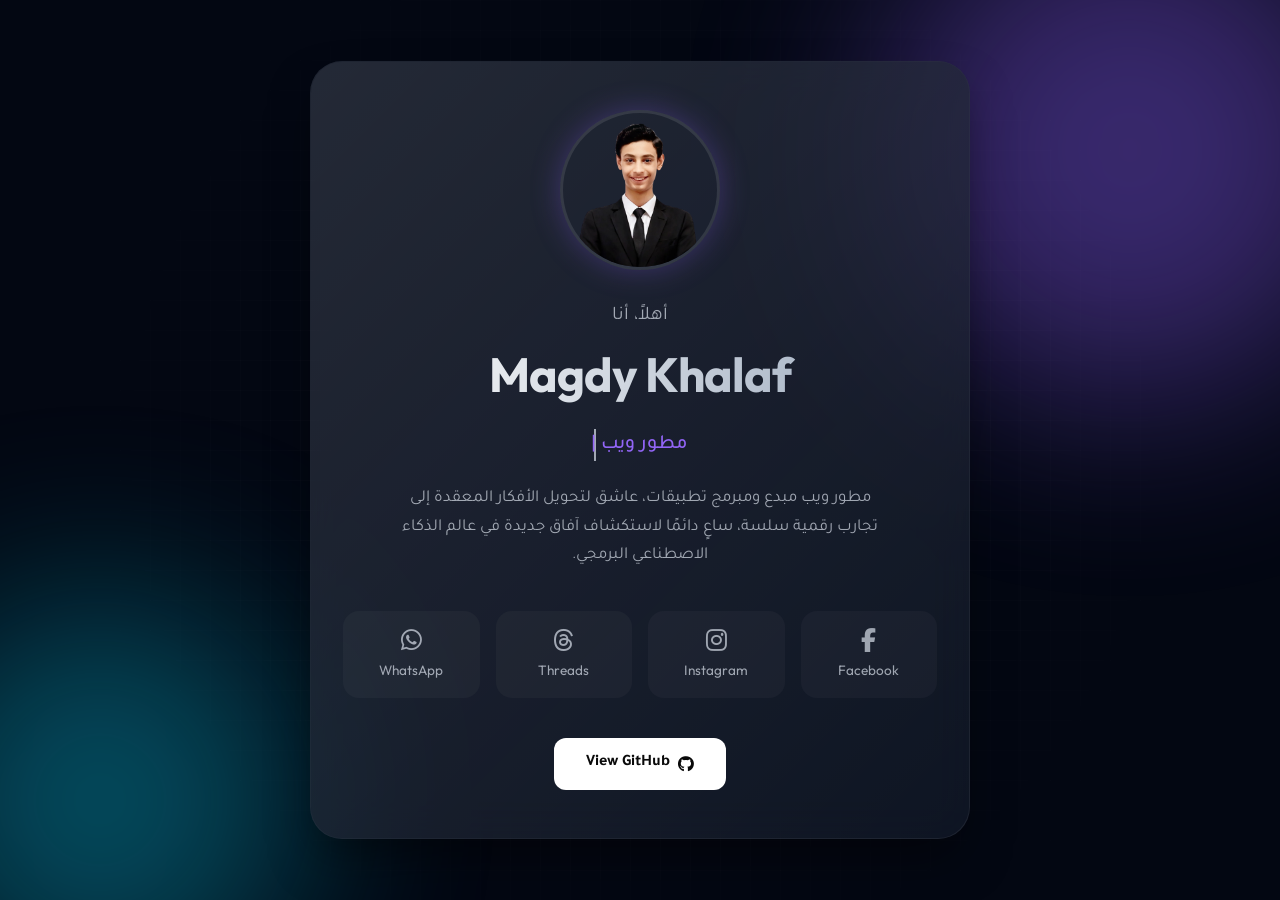
==== index.html @ e8ead37d "Add files via upload" ====
<!DOCTYPE html>
<html lang="ar" dir="rtl">

<head>
    <meta charset="UTF-8">
    <meta name="viewport" content="width=device-width, initial-scale=1.0">
    <title>Magdy Khalaf | Portfolio</title>
    <meta name="description" content="Portfolio of Magdy Khalaf - Web Developer & Creative Designer">

    <!-- Fonts -->
    <link rel="preconnect" href="https://fonts.googleapis.com">
    <link rel="preconnect" href="https://fonts.gstatic.com" crossorigin>
    <link
        href="https://fonts.googleapis.com/css2?family=Outfit:wght@300;400;500;700&family=Tajawal:wght@400;500;700;800&display=swap"
        rel="stylesheet">

    <!-- Icons -->
    <link rel="stylesheet" href="https://cdnjs.cloudflare.com/ajax/libs/font-awesome/6.5.1/css/all.min.css">

    <!-- CSS -->
    <link rel="stylesheet" href="style.css">
</head>

<body>

    <!-- Background Elements -->
    <div class="bg-glow bg-glow-1"></div>
    <div class="bg-glow bg-glow-2"></div>
    <div class="grid-overlay"></div>

    <main class="main-container">

        <section class="hero-section glass-panel">
            <div class="profile-header">
                <div class="profile-frame">
                    <img src="avatar.png" alt="Magdy Khalaf" class="profile-avatar">

                </div>
            </div>

            <div class="content-body">
                <h1 class="main-title">
                    <span class="greeting">أهلاً، أنا</span>
                    <span class="name-highlight">Magdy Khalaf</span>
                </h1>

                <div class="role-container">
                    <span class="role-text" id="typing-text"></span><span class="cursor">|</span>
                </div>

                <p class="bio-text">
                    مطور ويب مبدع ومبرمج تطبيقات، عاشق لتحويل الأفكار المعقدة إلى تجارب رقمية سلسة،
                    ساعٍ دائمًا لاستكشاف آفاق جديدة في عالم الذكاء الاصطناعي البرمجي.
                </p>

                <div class="social-grid">
                    <a href="https://www.facebook.com/share/1VBzuUzA9X/" target="_blank" class="social-card fb">
                        <i class="fab fa-facebook-f"></i>
                        <span>Facebook</span>
                    </a>
                    <a href="https://www.instagram.com/professor.x_mk?stkn=Z211dWl1dGxiaG9l" target="_blank" class="social-card insta">
                        <i class="fab fa-instagram"></i>
                        <span>Instagram</span>
                    </a>
                    <a href="https://www.threads.net/@professor.x_mk" target="_blank" class="social-card threads">
                        <i class="fa-brands fa-threads"></i>
                        <span>Threads</span>
                    </a>
                    <a href="https://wa.me/201278266149" target="_blank" class="social-card whatsapp">
                        <i class="fab fa-whatsapp"></i>
                        <span>WhatsApp</span>
                    </a>
                </div>

                <div class="cta-actions">
                    <a href="https://github.com/MAG-AI-PX" class="btn btn-primary" id="github-btn"
                        target="_blank">
                        <i class="fab fa-github"></i> View GitHub
                    </a>
                </div>
            </div>
        </section>

    </main>

    <script src="script.js"></script>
</body>

</html>
---- style.css ----
:root {
    --bg-color: #030712;
    /* Very dark blue/black */
    --card-bg: rgba(17, 24, 39, 0.7);
    --border-color: rgba(255, 255, 255, 0.08);

    --primary-accent: #8b5cf6;
    /* Violet */
    --secondary-accent: #06b6d4;
    /* Cyan */
    --text-primary: #f9fafb;
    --text-secondary: #9ca3af;

    --font-ar: 'Tajawal', sans-serif;
    --font-en: 'Outfit', sans-serif;
}

* {
    margin: 0;
    padding: 0;
    box-sizing: border-box;
}

html,
body {
    min-height: 100%;
    margin: 0;
}

body {
    background-color: var(--bg-color);
    color: var(--text-primary);
    font-family: var(--font-ar);
    min-height: 100vh;
    display: flex;
    justify-content: center;
    align-items: center;
    position: relative;
    line-height: 1.6;
    overflow-x: hidden;
}

/* Background Effects */
.bg-glow {
    position: fixed;
    border-radius: 50%;
    filter: blur(100px);
    z-index: -2;
    opacity: 0.4;
}

.bg-glow-1 {
    width: 500px;
    height: 500px;
    background: var(--primary-accent);
    top: -100px;
    right: -100px;
}

.bg-glow-2 {
    width: 400px;
    height: 400px;
    background: var(--secondary-accent);
    bottom: -100px;
    left: -100px;
    animation-delay: 2s;
}

.grid-overlay {
    position: fixed;
    inset: 0;
    background-image: linear-gradient(rgba(255, 255, 255, 0.03) 1px, transparent 1px),
        linear-gradient(90deg, rgba(255, 255, 255, 0.03) 1px, transparent 1px);
    background-size: 30px 30px;
    z-index: -1;
    mask-image: radial-gradient(circle at center, black, transparent 80%);
}

/* Container */
.main-container {
    width: 100%;
    max-width: 700px;
    padding: 20px;

}

/* Glass Panel */
.glass-panel {
    background: var(--card-bg);
    backdrop-filter: blur(20px);
    -webkit-backdrop-filter: blur(20px);
    border: 1px solid var(--border-color);
    border-radius: 32px;
    padding: 3rem 2rem;
    box-shadow: 0 25px 50px -12px rgba(0, 0, 0, 0.5);


    text-align: center;
    position: relative;
    overflow: hidden;
}

.glass-panel::before {
    content: '';
    position: absolute;
    top: 0;
    left: 0;
    width: 100%;
    height: 100%;
    background: linear-gradient(135deg,
            rgba(255, 255, 255, 0.1) 0%,
            rgba(255, 255, 255, 0.01) 100%);
    pointer-events: none;
}

/* Profile Section */
.profile-header {
    margin-bottom: 2rem;
    position: relative;
    display: inline-block;
}

.profile-frame {
    position: relative;
    width: 160px;
    height: 160px;
    margin: 0 auto;
    border-radius: 50%;
    overflow: hidden;
    border: 3px solid rgba(255, 255, 255, 0.1);
    box-shadow: 0 0 30px rgba(139, 92, 246, 0.3);
    transition: border-color 0.3s ease;
}

.profile-avatar {
    width: 108%;
    height: 100%;
    object-fit: cover;
    object-position: center 40%;
    transform: scale(1.5);
    transition: transform 0.4s ease;
}

.profile-header:hover .profile-avatar {
    transform: scale(1.4);
}

.profile-header:hover .profile-frame {
    border-color: var(--primary-accent);
}



/* Typography */
.main-title {
    margin-bottom: 1rem;
    display: flex;
    flex-direction: column;
    gap: 0.2rem;
}

.greeting {
    font-size: 1.2rem;
    color: var(--text-secondary);
    font-weight: 400;
}

.name-highlight {
    font-family: var(--font-en);
    font-size: 3rem;
    font-weight: 700;
    background: linear-gradient(to right, #fff, #94a3b8);
    -webkit-background-clip: text;
    background-clip: text;
    color: transparent;
    letter-spacing: -1px;
}

.role-container {
    margin-bottom: 1.5rem;
    font-size: 1.25rem;
    color: var(--primary-accent);
    font-weight: 500;
    height: 1.6em;
    /* Prevent layout shift */
}

.cursor {
    display: inline-block;
    width: 2px;
    background-color: var(--text-secondary);
    animation: blink 1s infinite;
    margin-right: 5px;
}

.bio-text {
    color: var(--text-secondary);
    max-width: 500px;
    margin: 0 auto 2.5rem;
    font-size: 1.05rem;
    line-height: 1.7;
}

/* Social Grid */
.social-grid {
    display: grid;
    grid-template-columns: repeat(4, 1fr);
    gap: 1rem;
    margin-bottom: 2.5rem;
}

.social-card {
    display: flex;
    flex-direction: column;
    align-items: center;
    gap: 0.5rem;
    padding: 1rem;
    background: rgba(255, 255, 255, 0.03);
    border-radius: 16px;
    text-decoration: none;
    color: var(--text-secondary);
    transition: all 0.3s ease;
    border: 1px solid transparent;
}

.social-card i {
    font-size: 1.5rem;
    transition: transform 0.3s cubic-bezier(0.175, 0.885, 0.32, 1.275);
}

.social-card span {
    font-family: var(--font-en);
    font-size: 0.85rem;
}

.social-card:hover {
    background: rgba(255, 255, 255, 0.08);
    transform: translateY(-5px);
    color: var(--text-primary);
    border-color: rgba(255, 255, 255, 0.1);
}

.social-card.fb:hover i {
    color: #1877f2;
    transform: scale(1.2);
}

.social-card.insta:hover i {
    color: #e4405f;
    transform: scale(1.2);
}

.social-card.threads:hover i {
    color: #fff;
    transform: scale(1.2);
}

.social-card.whatsapp:hover i {
    color: #25d366;
    transform: scale(1.2);
}

/* Buttons */
.cta-actions {
    display: flex;
    justify-content: center;
    gap: 1rem;
}

.btn {
    padding: 0.8rem 2rem;
    border-radius: 12px;
    font-family: var(--font-ar);
    font-weight: 700;
    text-decoration: none;
    transition: all 0.3s ease;
    border: none;
    cursor: pointer;
    display: inline-flex;
    align-items: center;
    gap: 0.5rem;
    font-size: 1rem;
}

.btn-primary {
    background: white;
    color: black;
}

.btn-primary:hover {
    transform: translateY(-2px);
    box-shadow: 0 10px 20px -5px rgba(255, 255, 255, 0.3);
}

.btn-secondary {
    background: transparent;
    border: 1px solid rgba(255, 255, 255, 0.1);
    color: var(--text-primary);
}

.btn-secondary.disabled-link {
    opacity: 0.6;
    cursor: not-allowed;
}

/* Animations */
@keyframes pulse {
    0% {
        transform: scale(1);
        opacity: 0.4;
    }

    100% {
        transform: scale(1.2);
        opacity: 0.6;
    }
}

@keyframes blink {

    0%,
    100% {
        opacity: 1;
    }

    50% {
        opacity: 0;
    }
}



/* Responsive */
@media (max-width: 600px) {
    body {
        padding: 20px 10px;
        align-items: flex-start;
        /* Better for scrolling content */
    }

    .main-container {
        padding: 10px;
    }

    .glass-panel {
        padding: 2.5rem 1.25rem;
        border-radius: 24px;
    }

    .name-highlight {
        font-size: 2.2rem;
    }

    .bio-text {
        font-size: 0.95rem;
        margin-bottom: 2rem;
    }

    .social-grid {
        grid-template-columns: repeat(2, 1fr);
        gap: 0.75rem;
    }

    .social-card {
        padding: 0.85rem;
    }

    .profile-frame {
        width: 140px;
        height: 140px;
    }
}

@media (max-width: 380px) {
    .name-highlight {
        font-size: 1.8rem;
    }

    .social-grid {
        gap: 0.5rem;
    }
}
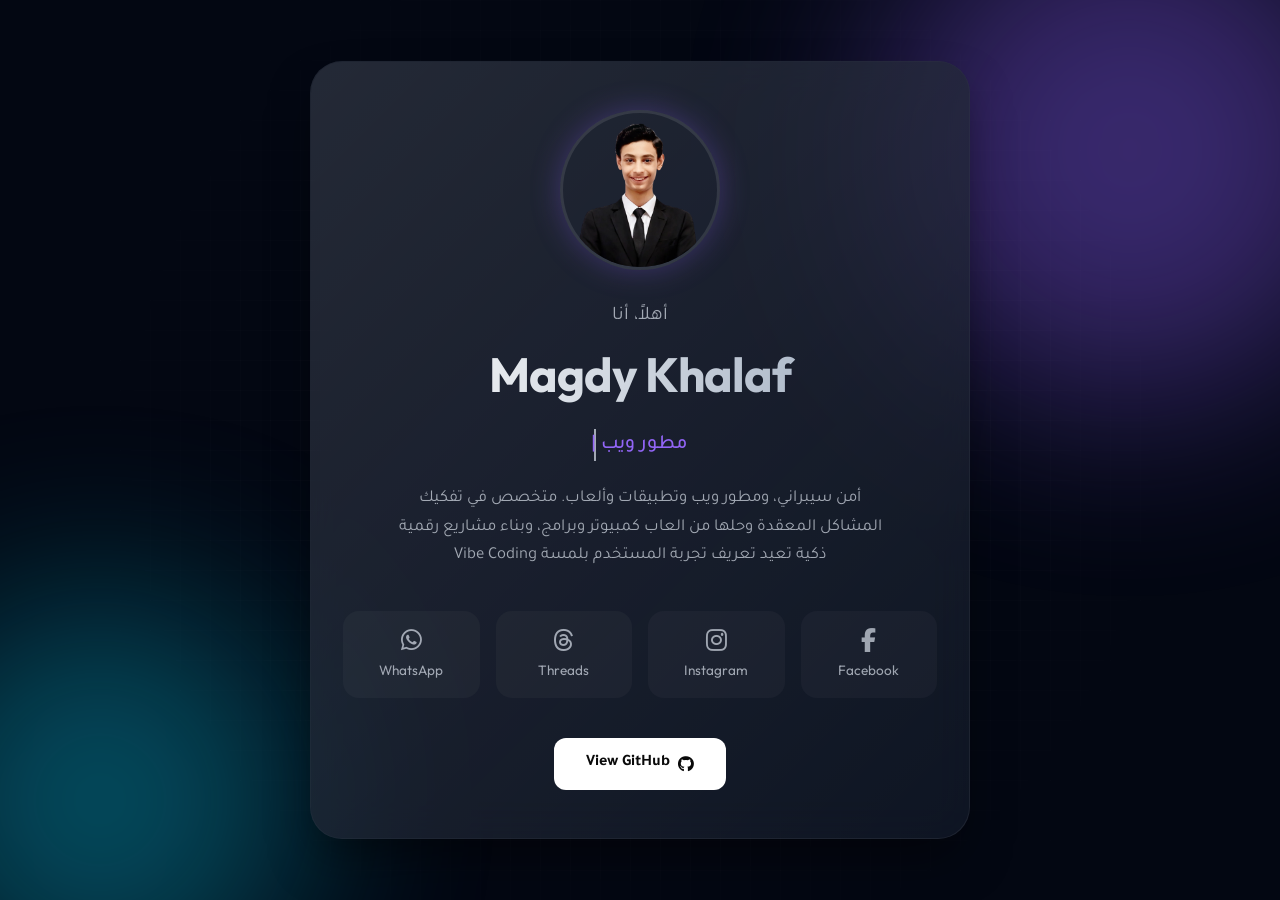
==== commit 21dceb53: "Add files via upload" ====
--- a/index.html
+++ b/index.html
@@ -49,8 +49,7 @@
                 </div>
 
                 <p class="bio-text">
-                    مطور ويب مبدع ومبرمج تطبيقات، عاشق لتحويل الأفكار المعقدة إلى تجارب رقمية سلسة،
-                    ساعٍ دائمًا لاستكشاف آفاق جديدة في عالم الذكاء الاصطناعي البرمجي.
+                    أمن سيبراني، ومطور ويب وتطبيقات وألعاب. متخصص في تفكيك المشاكل المعقدة وحلها من العاب كمبيوتر وبرامج، وبناء مشاريع رقمية ذكية تعيد تعريف تجربة المستخدم بلمسة Vibe Coding
                 </p>
 
                 <div class="social-grid">
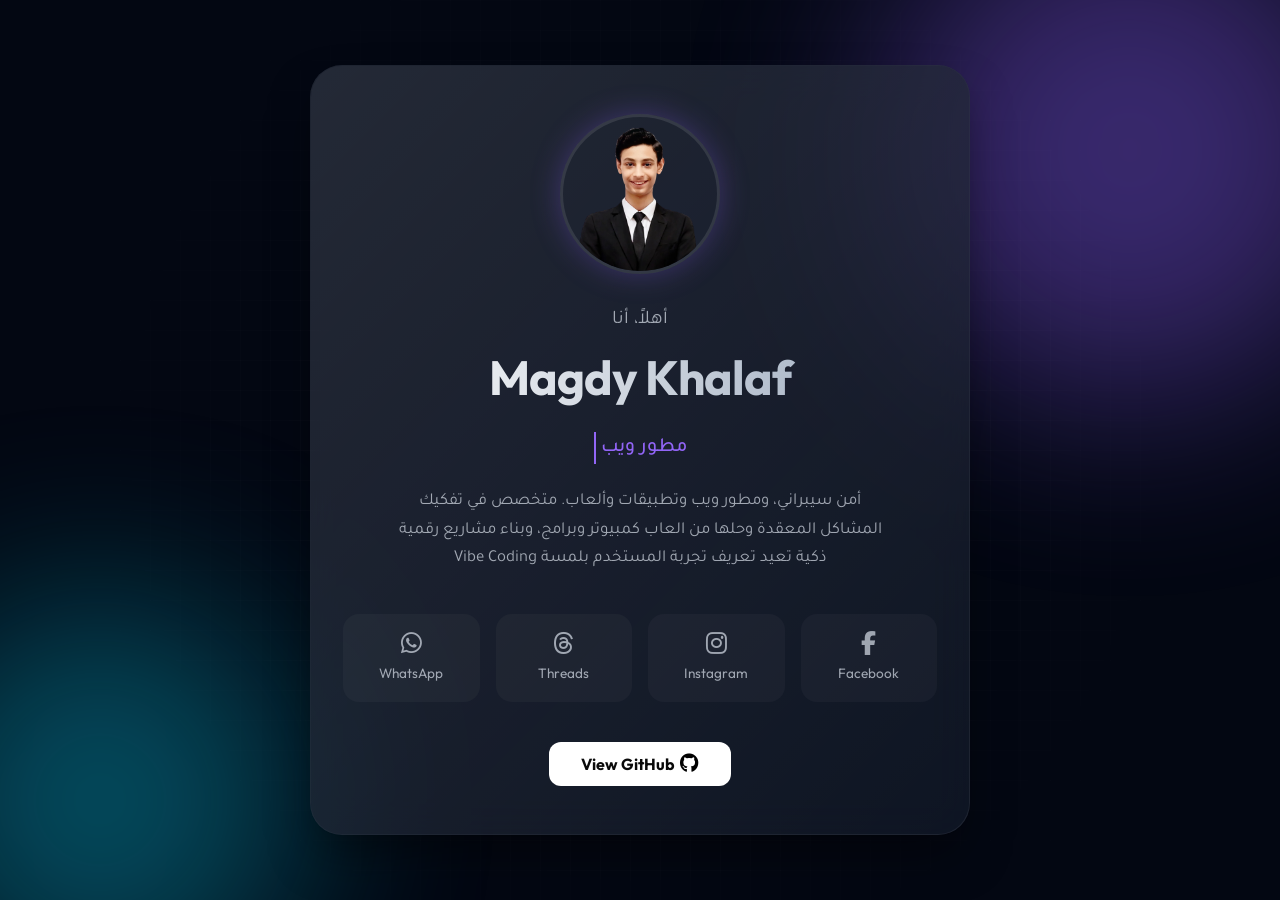
==== commit e8f36c08: "Add files via upload" ====
--- a/index.html
+++ b/index.html
@@ -74,7 +74,7 @@
                 <div class="cta-actions">
                     <a href="https://github.com/MAG-AI-PX" class="btn btn-primary" id="github-btn"
                         target="_blank">
-                        <i class="fab fa-github"></i> View GitHub
+                        <i class="fab fa-github"></i><span>View GitHub</span>
                     </a>
                 </div>
             </div>
--- a/style.css
+++ b/style.css
@@ -292,6 +292,25 @@
     box-shadow: 0 10px 20px -5px rgba(255, 255, 255, 0.3);
 }
 
+#github-btn {
+    font-family: var(--font-en);
+    gap: 0.35rem;
+}
+
+#github-btn i {
+    font-size: 1.2rem;
+    display: inline-flex;
+    align-items: center;
+    line-height: 1;
+    transform: translateY(0);
+}
+
+#github-btn span {
+    display: inline-flex;
+    align-items: center;
+    line-height: 1;
+}
+
 .btn-secondary {
     background: transparent;
     border: 1px solid rgba(255, 255, 255, 0.1);
@@ -379,4 +398,23 @@
     .social-grid {
         gap: 0.5rem;
     }
+}
+
+#typing-text {
+    border-right: none;
+}
+
+.cursor {
+    display: inline-block;
+    width: 2px;
+    background-color: var(--primary-accent);
+    color: transparent;
+    margin-right: 5px;
+    animation: blink 1s infinite;
+    user-select: none;
+}
+
+@keyframes blink {
+    0%, 100% { opacity: 1; }
+    50% { opacity: 0; }
 }
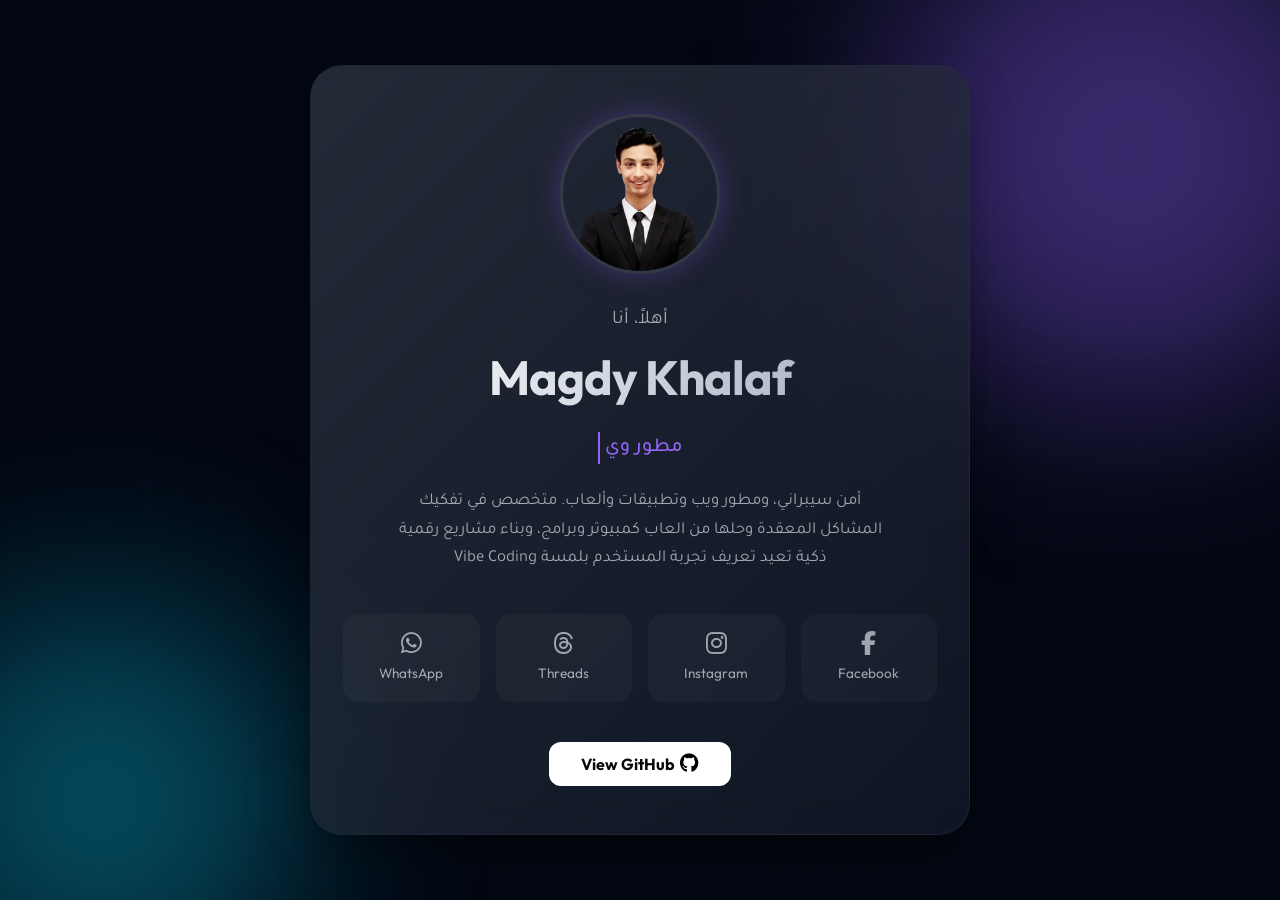
==== commit 791b805d: "Add Google site verification meta tag Added Google site verification meta tag for SEO." ====
--- a/index.html
+++ b/index.html
@@ -19,6 +19,7 @@
 
     <!-- CSS -->
     <link rel="stylesheet" href="style.css">
+    <meta name="google-site-verification" content="bofqCVlCDuDD0N_jCRRtu9CVG8ge0fNBfzaJA6dvxxM" />
 </head>
 
 <body>
@@ -85,4 +86,4 @@
     <script src="script.js"></script>
 </body>
 
-</html>+</html>
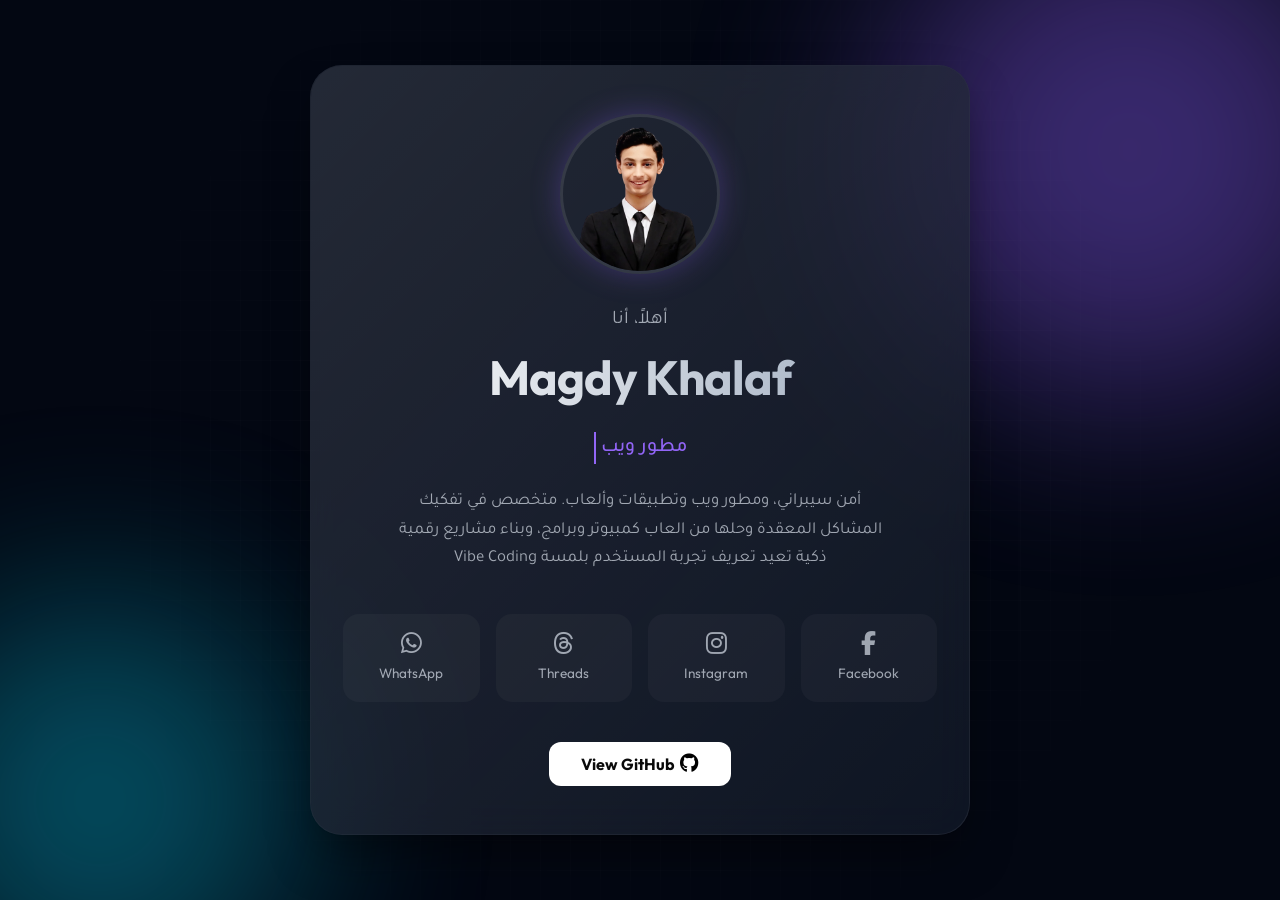
==== commit 0c568a5d: "Add files via upload" ====
--- a/index.html
+++ b/index.html
@@ -19,7 +19,6 @@
 
     <!-- CSS -->
     <link rel="stylesheet" href="style.css">
-    <meta name="google-site-verification" content="bofqCVlCDuDD0N_jCRRtu9CVG8ge0fNBfzaJA6dvxxM" />
 </head>
 
 <body>
@@ -86,4 +85,4 @@
     <script src="script.js"></script>
 </body>
 
-</html>
+</html>
